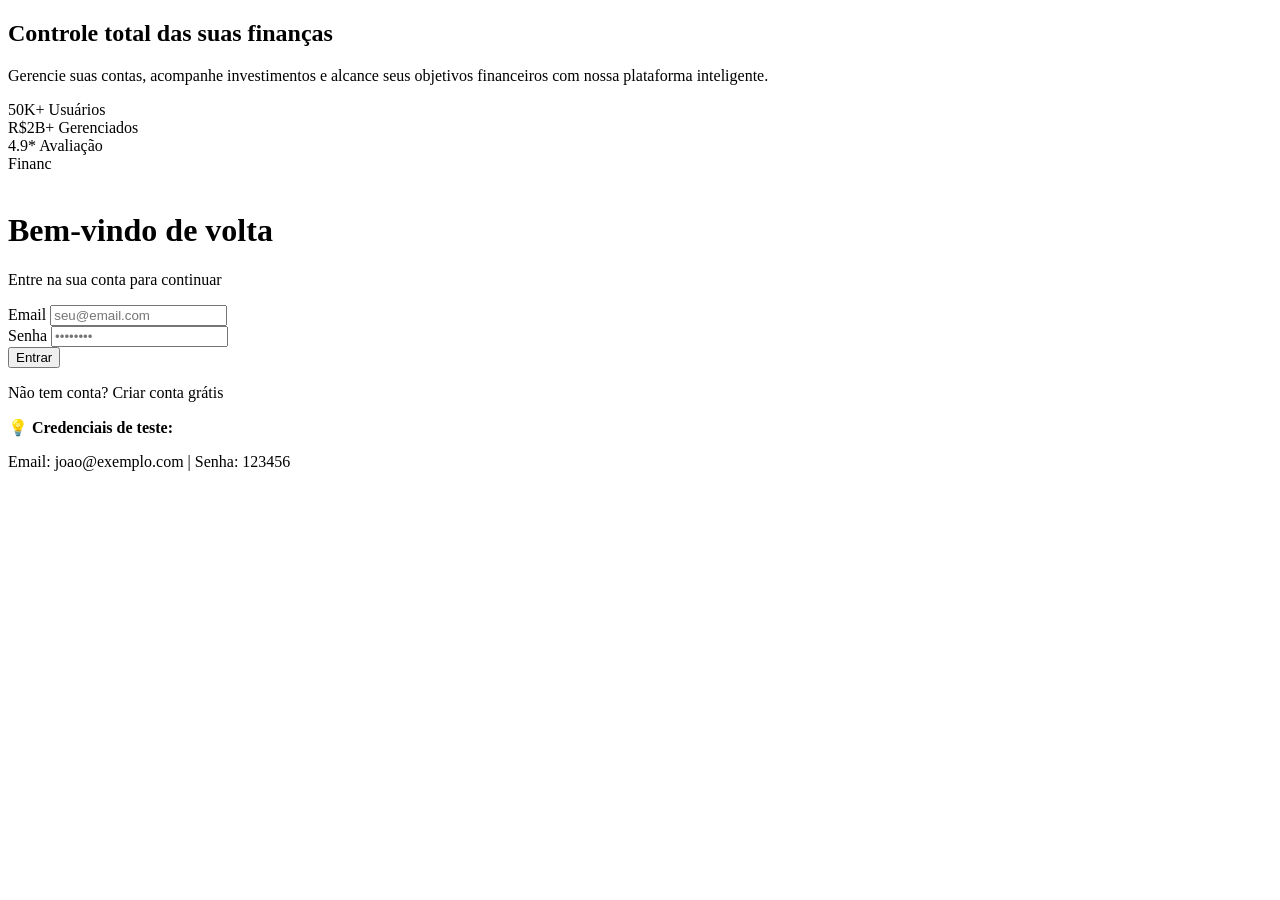
==== index.html @ ba90f256 "subindo projeto" ====
<!DOCTYPE html>
<html lang="pt-br">
<head>
    <meta charset="UTF-8">
    <meta name="viewport" content="width=device-width, initial-scale=1.0">
    <title>Login</title>
    <link rel="preconnect" href="https://fonts.googleapis.com">
    <link rel="preconnect" href="https://fonts.gstatic.com" crossorigin>
    <link href="https://fonts.googleapis.com/css2?family=Inter:ital,opsz,wght@0,14..32,100..900;1,14..32,100..900&display=swap" rel="stylesheet">
    <link rel="shortcut icon" href="favicon/Icon-aba.svg" type="Icon-aba.svg">
    <link rel="stylesheet" href="/Css/style.css">
    
</head>
<body>
<div class="container">
    <!-- LADO ESQUERDO (VISUAL) -->
    <div class="left">
        <div class="info">
            <h2>Controle total das suas finanças</h2>
            <p>
                Gerencie suas contas, acompanhe investimentos e alcance seus objetivos financeiros com nossa plataforma inteligente.
            </p>

            <div class="stats">
                <div>
                    <span class="number">50K+</span>
                    <span>Usuários</span>
                </div>
                <div>
                    <span class="number">R$2B+</span>
                    <span>Gerenciados</span>
                </div>
                <div>
                    <span class="number">4.9*</span>
                    <span>Avaliação</span>
                </div>
            </div>
        </div>
        <div class="brand">Financ</div>
    </div>

    <!-- LADO DIREITO (LOGIN) -->
    <div class="right">
        <div class="login-box">
            <img src="" alt="">
            <h1>Bem-vindo de volta</h1>
            <p class="subtitle">Entre na sua conta para continuar</p>

            <div class="form">
                <div class="input-group">
                    <label>Email</label>
                    <input type="email" placeholder="seu@email.com">
                </div>

                <div class="input-group">
                    <label>Senha</label>
                    <input type="password" placeholder="••••••••">
                </div>

                <button class="btn">Entrar</button>
            </div>

            <p class="register">
                Não tem conta? <span>Criar conta grátis</span>
            </p>

            <div class="test-box">
                <strong>💡 Credenciais de teste:</strong>
                <p>Email: joao@exemplo.com | Senha: 123456</p>
            </div>
        </div>
    </div>

</div>
    
</body>
</html>
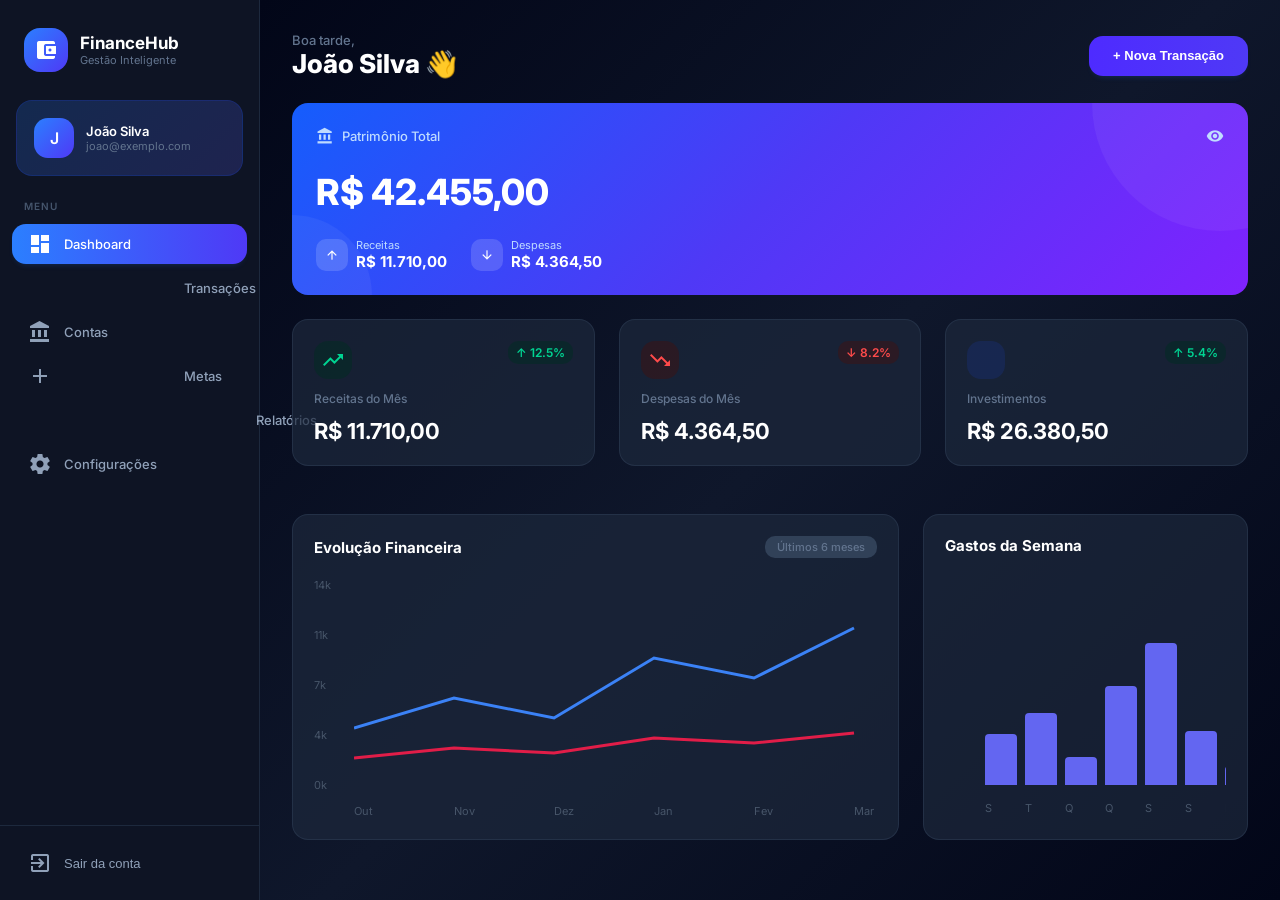
==== commit 2bb5e2cc: "Atualização geral" ====
--- a/index.html
+++ b/index.html
@@ -1,77 +1,79 @@
+
 <!DOCTYPE html>
 <html lang="pt-br">
 <head>
     <meta charset="UTF-8">
     <meta name="viewport" content="width=device-width, initial-scale=1.0">
-    <title>Login</title>
-    <link rel="preconnect" href="https://fonts.googleapis.com">
-    <link rel="preconnect" href="https://fonts.gstatic.com" crossorigin>
-    <link href="https://fonts.googleapis.com/css2?family=Inter:ital,opsz,wght@0,14..32,100..900;1,14..32,100..900&display=swap" rel="stylesheet">
-    <link rel="shortcut icon" href="favicon/Icon-aba.svg" type="Icon-aba.svg">
-    <link rel="stylesheet" href="/Css/style.css">
-    
+    <title>FinanceHub - Dashboard</title>
+    <link rel="stylesheet" href="/css/style.css">
+    <link href="https://fonts.googleapis.com/css2?family=Inter:wght@100..900&display=swap" rel="stylesheet">
+    <link href="https://fonts.googleapis.com/icon?family=Material+Icons" rel="stylesheet">
 </head>
 <body>
-<div class="container">
-    <!-- LADO ESQUERDO (VISUAL) -->
-    <div class="left">
-        <div class="info">
-            <h2>Controle total das suas finanças</h2>
-            <p>
-                Gerencie suas contas, acompanhe investimentos e alcance seus objetivos financeiros com nossa plataforma inteligente.
-            </p>
-
-            <div class="stats">
-                <div>
-                    <span class="number">50K+</span>
-                    <span>Usuários</span>
-                </div>
-                <div>
-                    <span class="number">R$2B+</span>
-                    <span>Gerenciados</span>
-                </div>
-                <div>
-                    <span class="number">4.9*</span>
-                    <span>Avaliação</span>
-                </div>
+    <aside class="sidebar">
+        <!-- Logo -->
+        <div class="sidebar__header"> 
+            <div class="sidebar__logo-icon">
+                <span class="material-icons" style="color: white;">account_balance_wallet</span>
+            </div>
+            <div class="sidebar__logo-text">
+                <h1 class="sidebar__title">FinanceHub</h1>
+                <p class="sidebar__subtitle">Gestão Inteligente</p>
             </div>
         </div>
-        <div class="brand">Financ</div>
-    </div>
 
-    <!-- LADO DIREITO (LOGIN) -->
-    <div class="right">
-        <div class="login-box">
-            <img src="" alt="">
-            <h1>Bem-vindo de volta</h1>
-            <p class="subtitle">Entre na sua conta para continuar</p>
-
-            <div class="form">
-                <div class="input-group">
-                    <label>Email</label>
-                    <input type="email" placeholder="seu@email.com">
-                </div>
-
-                <div class="input-group">
-                    <label>Senha</label>
-                    <input type="password" placeholder="••••••••">
-                </div>
-
-                <button class="btn">Entrar</button>
-            </div>
-
-            <p class="register">
-                Não tem conta? <span>Criar conta grátis</span>
-            </p>
-
-            <div class="test-box">
-                <strong>💡 Credenciais de teste:</strong>
-                <p>Email: joao@exemplo.com | Senha: 123456</p>
+        <!-- User -->
+        <div class="sidebar__user">
+            <div class="user__avatar">J</div>
+            <div class="user__info">
+                <p class="user__name">João Silva</p>
+                <p class="user__email">joao@exemplo.com</p>
             </div>
         </div>
-    </div>
 
-</div>
-    
+        <!-- Navigation -->
+        <nav class="sidebar__nav">
+            <p class="nav__title">Menu</p>
+            <div class="nav__item active" data-page="dashboard">
+                <span class="material-icons">dashboard</span>
+                Dashboard
+            </div>
+            <div class="nav__item" data-page="transacoes">
+                <span class="material-icons">wallet</span>
+                Transações
+            </div>
+            <div class="nav__item" data-page="contas">
+                <span class="material-icons">account_balance</span>
+                Contas
+            </div>
+            <div class="nav__item" data-page="metas">
+                <span class="material-icons">add_task</span>
+                Metas
+            </div>
+            <div class="nav__item" data-page="relatorios">
+                <span class="material-icons">bar_chart</span>
+                Relatórios
+            </div>
+            <div class="nav__item" data-page="configuracoes">
+                <span class="material-icons">settings</span>
+                Configurações
+            </div>
+        </nav>
+
+        <!-- Logout -->
+        <div class="sidebar__footer">
+            <button class="logout__button">
+                <span class="material-icons">exit_to_app</span>
+                Sair da conta
+            </button>
+        </div>
+    </aside>
+
+    <main class="pagina-central">
+        <!-- O conteúdo dinâmico (incluindo o cabeçalho de cada aba) será carregado aqui -->
+        <div id="content-area"></div>
+    </main>
+
+    <script src="/javascript/script.js"></script>
 </body>
-</html>+</html>
--- a/css/style.css
+++ b/css/style.css
@@ -0,0 +1,506 @@
+
+/* 
+   ==========================================================================
+   ESTILOS ORIGINAIS DO USUÁRIO (FinanceHub)
+   ==========================================================================
+*/
+
+* {
+    margin: 0;
+    padding: 0;
+    box-sizing: border-box;
+}
+
+body {
+    font-family: 'Inter', sans-serif;
+    background: #0A0A0A;
+    color: white;
+    display: flex;
+    height: 100vh;
+    overflow: hidden;
+}
+
+.sidebar {
+    width: 260px;
+    height: 100%;
+    background: rgba(15, 23, 43, 0.80);
+    border-right: 1px #1D293D solid;
+    display: flex;
+    flex-direction: column;
+    padding: 0;
+    position: relative;
+}
+
+.sidebar__header {
+    height: 100px;
+    padding-left: 24px;
+    display: flex;
+    align-items: center;
+    gap: 12px;
+}
+
+.sidebar__logo-icon {
+    width: 44px;
+    height: 44px;
+    background: linear-gradient(135deg, #2B7FFF 0%, #4F39F6 100%);
+    border-radius: 16px;
+    padding: 11px;
+    display: flex;
+    justify-content: center;
+    align-items: center;
+}
+
+.sidebar__title {
+    color: white;
+    font-size: 17px;
+    font-weight: 700;
+}
+
+.sidebar__subtitle {
+    color: #62748E;
+    font-size: 11px;
+    font-weight: 400;
+}
+
+.sidebar__user {
+    margin: 0 16px;
+    padding: 17px;
+    background: linear-gradient(135deg, rgba(43, 127, 255, 0.20) 0%, rgba(97, 95, 255, 0.20) 100%);
+    border-radius: 16px;
+    border: 1px rgba(25, 60, 184, 0.30) solid;
+    display: flex;
+    align-items: center;
+    gap: 12px;
+}
+
+.user__avatar {
+    width: 40px;
+    height: 40px;
+    background: linear-gradient(135deg, #2B7FFF 0%, #4F39F6 100%);
+    border-radius: 14px;
+    display: flex;
+    justify-content: center;
+    align-items: center;
+    font-weight: 600;
+}
+
+.user__name {
+    color: white;
+    font-size: 13px;
+    font-weight: 600;
+}
+
+.user__email {
+    color: #62748E;
+    font-size: 11px;
+    font-weight: 400;
+}
+
+.sidebar__nav {
+    flex: 1;
+    padding: 24px 12px;
+    display: flex;
+    flex-direction: column;
+    gap: 4px;
+}
+
+.nav__title {
+    color: #45556C;
+    font-size: 10px;
+    font-weight: 600;
+    text-transform: uppercase;
+    letter-spacing: 1px;
+    margin-bottom: 8px;
+    padding-left: 12px;
+}
+
+.nav__item {
+    height: 40px;
+    padding-left: 16px;
+    border-radius: 14px;
+    display: flex;
+    align-items: center;
+    gap: 12px;
+    color: #90A1B9;
+    font-size: 13px;
+    font-weight: 500;
+    cursor: pointer;
+    transition: all 0.3s;
+}
+
+.nav__item:hover {
+    background: rgba(255, 255, 255, 0.05);
+    color: white;
+}
+
+.nav__item.active {
+    background: linear-gradient(90deg, #2B7FFF 0%, #4F39F6 100%);
+    color: white;
+    box-shadow: 0px 4px 6px -4px rgba(43, 127, 255, 0.25);
+}
+
+.sidebar__footer {
+    padding: 17px 12px;
+    border-top: 1px #1D293D solid;
+}
+
+.logout__button {
+    width: 100%;
+    height: 40px;
+    background: transparent;
+    border: none;
+    border-radius: 14px;
+    display: flex;
+    align-items: center;
+    gap: 12px;
+    color: #90A1B9;
+    font-size: 13px;
+    font-weight: 500;
+    cursor: pointer;
+    padding-left: 16px;
+}
+
+.logout__button:hover {
+    transition: 0.5s;
+    color: #FF4B4B;
+}
+
+.pagina-central {
+    flex: 1;
+    padding: 32px;
+    background: linear-gradient(135deg, #020618 0%, #0F172B 50%, #020618 100%);
+    overflow-y: auto;
+}
+
+.menu-superior {
+    display: flex;
+    justify-content: space-between;
+    align-items: center;
+    margin-bottom: 24px;
+}
+
+.texto-superior p {
+    color: #62748E;
+    font-size: 13px;
+    font-weight: 500;
+}
+
+.texto-superior h1 {
+    color: white;
+    font-size: 26px;
+    font-weight: 800;
+}
+
+.botão-transação {
+    height: 40px;
+    padding: 0 24px;
+    background: linear-gradient(90deg, #4e2bff 0%, #4F39F6 100%);
+    border: none;
+    border-radius: 14px;
+    color: white;
+    font-size: 13px;
+    font-weight: 600;
+    cursor: pointer;
+    box-shadow: 0px 4px 6px -4px rgba(43, 127, 255, 0.25);
+}
+
+.botão-transação:hover{   
+    background: linear-gradient(90deg, #23d258 0%, #21c748 100%);
+}
+
+.principal {
+    display: flex;
+    flex-direction: column;
+    gap: 24px;
+}
+
+/* Dashboard Card */
+.card-patrimonio {
+    width: 100%;
+    height: 192px;
+    background: linear-gradient(135deg, #155DFC 0%, #4F39F6 50%, #7F22FE 100%);
+    border-radius: 16px;
+    padding: 24px;
+    position: relative;
+    overflow: hidden;
+    display: flex;
+    flex-direction: column;
+    justify-content: space-between;
+}
+
+.card-patrimonio::before {
+    content: '';
+    position: absolute;
+    width: 256px;
+    height: 256px;
+    right: -100px;
+    top: -128px;
+    background: rgba(255, 255, 255, 0.05);
+    border-radius: 50%;
+}
+
+.card-patrimonio::after {
+    content: '';
+    position: absolute;
+    width: 160px;
+    height: 160px;
+    left: -80px;
+    bottom: -80px;
+    background: rgba(255, 255, 255, 0.05);
+    border-radius: 50%;
+}
+
+.patrimonio-header {
+    display: flex;
+    justify-content: space-between;
+    align-items: center;
+    color: #BEDBFF;
+    font-size: 13px;
+    font-weight: 500;
+}
+
+.patrimonio-valor {
+    font-size: 36px;
+    font-weight: 800;
+    color: white;
+}
+
+.patrimonio-stats {
+    display: flex;
+    gap: 24px;
+}
+
+.stat-item {
+    display: flex;
+    align-items: center;
+    gap: 8px;
+}
+
+.stat-icon {
+    width: 32px;
+    height: 32px;
+    background: rgba(255, 255, 255, 0.15);
+    border-radius: 10px;
+    display: flex;
+    justify-content: center;
+    align-items: center;
+}
+
+.stat-info p {
+    font-size: 11px;
+    color: #BEDBFF;
+}
+
+.stat-info h2 {
+    font-size: 15px;
+    font-weight: 700;
+    color: white;
+}
+
+/* Grid de Cards Secundários */
+.grid-cards {
+    display: grid;
+    grid-template-columns: repeat(auto-fit, minmax(250px, 1fr));
+    gap: 24px;
+    width: 100%;
+}
+
+.card-secundario {
+    background: rgba(29, 41, 61, 0.70);
+    border-radius: 16px;
+    border: 1px rgba(49, 65, 88, 0.50) solid;
+    padding: 21px;
+    display: flex;
+    flex-direction: column;
+    gap: 12px;
+    position: relative;
+}
+
+.card-secundario__header {
+    display: flex;
+    justify-content: space-between;
+    align-items: flex-start;
+}
+
+.card-secundario__icon {
+    width: 38px;
+    height: 38px;
+    border-radius: 14px;
+    display: flex;
+    justify-content: center;
+    align-items: center;
+}
+
+.icon-receita { background: rgba(0, 44, 34, 0.50); color: #00D492; }
+.icon-despesa { background: rgba(63, 18, 18, 0.50); color: #FF4B4B; }
+.icon-investimento { background: rgba(25, 60, 184, 0.20); color: #2B7FFF; }
+
+.card-secundario__badge {
+    padding: 4px 8px;
+    border-radius: 10px;
+    font-size: 12px;
+    font-weight: 600;
+}
+
+.badge-positivo { background: rgba(0, 44, 34, 0.50); color: #00D492; }
+.badge-negativo { background: rgba(63, 18, 18, 0.50); color: #FF4B4B; }
+
+.card-secundario__label {
+    color: #62748E;
+    font-size: 12px;
+    font-weight: 500;
+}
+
+.card-secundario__valor {
+    color: white;
+    font-size: 22px;
+    font-weight: 700;
+}
+
+/* Seção de Gráficos em Linha */
+.secao-graficos {
+    display: flex;
+    flex-direction: row;
+    gap: 24px;
+    width: 100%;
+    margin-top: 24px;
+}
+
+.card-grafico {
+    background: rgba(29, 41, 61, 0.70);
+    border-radius: 16px;
+    border: 1px rgba(49, 65, 88, 0.50) solid;
+    padding: 21px;
+    display: flex;
+    flex-direction: column;
+    gap: 20px;
+}
+
+.card-grafico--grande {
+    flex: 2;
+    min-height: 326px;
+}
+
+.card-grafico--pequeno {
+    flex: 1;
+    min-height: 326px;
+}
+
+.card-grafico__header {
+    display: flex;
+    justify-content: space-between;
+    align-items: center;
+}
+
+.card-grafico__title {
+    color: white;
+    font-size: 15px;
+    font-weight: 700;
+}
+
+.card-grafico__periodo {
+    background: #314158;
+    border-radius: 10px;
+    padding: 4px 12px;
+    color: #62748E;
+    font-size: 11px;
+    font-weight: 500;
+}
+
+.grafico-container {
+    width: 100%;
+    height: 240px;
+    position: relative;
+    overflow: hidden;
+}
+
+.eixo-texto {
+    color: #475569;
+    font-size: 11px;
+    position: absolute;
+}
+
+.barra-grafico {
+    background: #6366F1;
+    position: absolute;
+    bottom: 30px;
+    width: 32px;
+    border-radius: 4px 4px 0 0;
+}
+
+/* 
+   ==========================================================================
+   ESTILOS PARA A PÁGINA DE TRANSAÇÕES (Adicionados)
+   ==========================================================================
+*/
+
+.transacoes-container {
+    display: flex;
+    flex-direction: column;
+    gap: 24px;
+    animation: fadeIn 0.3s ease;
+}
+
+@keyframes fadeIn {
+    from { opacity: 0; transform: translateY(10px); }
+    to { opacity: 1; transform: translateY(0); }
+}
+
+.transacoes-header {
+    display: flex;
+    justify-content: space-between;
+    align-items: center;
+}
+
+.transacoes-actions {
+    display: flex;
+    gap: 12px;
+}
+
+.btn-exportar {
+    height: 40px;
+    padding: 0 20px;
+    background: #1D293D;
+    border: 1px solid #314158;
+    border-radius: 14px;
+    color: #CAD5E2;
+    font-size: 13px;
+    font-weight: 500;
+    cursor: pointer;
+}
+
+.tabela-container {
+    background: rgba(29, 41, 61, 0.70);
+    border-radius: 16px;
+    border: 1px rgba(49, 65, 88, 0.50) solid;
+    overflow: hidden;
+}
+
+.tabela-header {
+    display: grid;
+    grid-template-columns: 2fr 1fr 1fr 1fr;
+    padding: 16px 24px;
+    background: rgba(255, 255, 255, 0.02);
+    border-bottom: 1px solid rgba(49, 65, 88, 0.50);
+    color: #62748E;
+    font-size: 11px;
+    font-weight: 600;
+    letter-spacing: 1px;
+}
+
+.tabela-row {
+    display: grid;
+    grid-template-columns: 2fr 1fr 1fr 1fr;
+    padding: 20px 24px;
+    border-bottom: 1px solid rgba(49, 65, 88, 0.50);
+    font-size: 13px;
+    color: white;
+    transition: background 0.2s;
+}
+
+.tabela-row:hover {
+    background: rgba(255, 255, 255, 0.03);
+}
+
+.valor-positivo { color: #00D492; font-weight: 600; }
+.valor-negativo { color: #FF4B4B; font-weight: 600; }
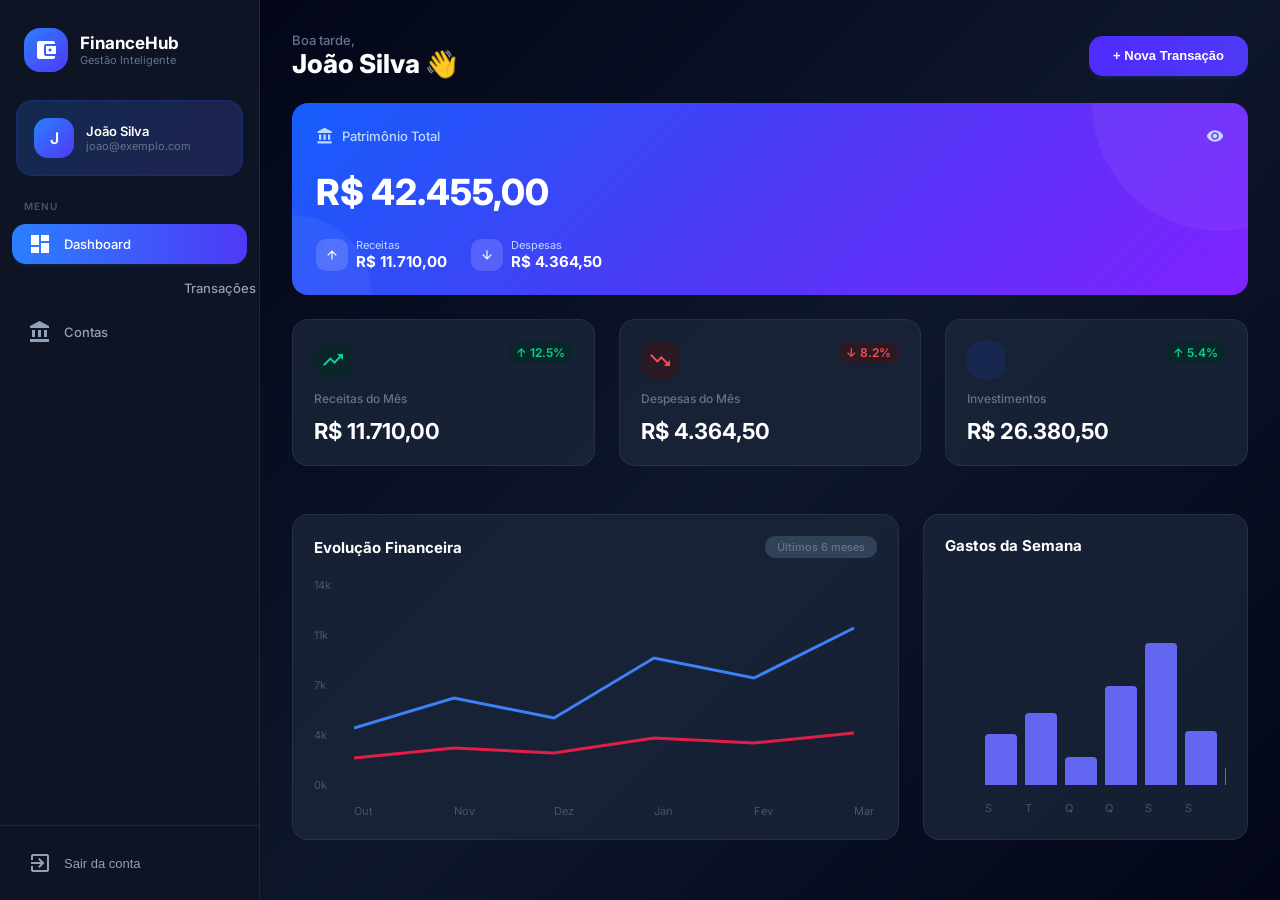
==== commit ae6560bb: "Atualização do menu de navegação" ====
--- a/index.html
+++ b/index.html
@@ -5,7 +5,7 @@
     <meta charset="UTF-8">
     <meta name="viewport" content="width=device-width, initial-scale=1.0">
     <title>FinanceHub - Dashboard</title>
-    <link rel="stylesheet" href="/css/style.css">
+    <link rel="stylesheet" href="/src/css/style.css">
     <link href="https://fonts.googleapis.com/css2?family=Inter:wght@100..900&display=swap" rel="stylesheet">
     <link href="https://fonts.googleapis.com/icon?family=Material+Icons" rel="stylesheet">
 </head>
@@ -46,18 +46,6 @@
                 <span class="material-icons">account_balance</span>
                 Contas
             </div>
-            <div class="nav__item" data-page="metas">
-                <span class="material-icons">add_task</span>
-                Metas
-            </div>
-            <div class="nav__item" data-page="relatorios">
-                <span class="material-icons">bar_chart</span>
-                Relatórios
-            </div>
-            <div class="nav__item" data-page="configuracoes">
-                <span class="material-icons">settings</span>
-                Configurações
-            </div>
         </nav>
 
         <!-- Logout -->
@@ -74,6 +62,6 @@
         <div id="content-area"></div>
     </main>
 
-    <script src="/javascript/script.js"></script>
+    <script src="/src/js/script.js"></script>
 </body>
 </html>
--- a/src/css/style.css
+++ b/src/css/style.css
@@ -0,0 +1,764 @@
+
+/* 
+   ==========================================================================
+   ESTILOS ORIGINAIS DO USUÁRIO (FinanceHub)
+   ==========================================================================
+*/
+
+* {
+    margin: 0;
+    padding: 0;
+    box-sizing: border-box;
+}
+
+body {
+    font-family: 'Inter', sans-serif;
+    background: #0A0A0A;
+    color: white;
+    display: flex;
+    height: 100vh;
+    overflow: hidden;
+}
+
+.sidebar {
+    width: 260px;
+    height: 100%;
+    background: rgba(15, 23, 43, 0.80);
+    border-right: 1px #1D293D solid;
+    display: flex;
+    flex-direction: column;
+    padding: 0;
+    position: relative;
+}
+
+.sidebar__header {
+    height: 100px;
+    padding-left: 24px;
+    display: flex;
+    align-items: center;
+    gap: 12px;
+}
+
+.sidebar__logo-icon {
+    width: 44px;
+    height: 44px;
+    background: linear-gradient(135deg, #2B7FFF 0%, #4F39F6 100%);
+    border-radius: 16px;
+    padding: 11px;
+    display: flex;
+    justify-content: center;
+    align-items: center;
+}
+
+.sidebar__title {
+    color: white;
+    font-size: 17px;
+    font-weight: 700;
+}
+
+.sidebar__subtitle {
+    color: #62748E;
+    font-size: 11px;
+    font-weight: 400;
+}
+
+.sidebar__user {
+    margin: 0 16px;
+    padding: 17px;
+    background: linear-gradient(135deg, rgba(43, 127, 255, 0.20) 0%, rgba(97, 95, 255, 0.20) 100%);
+    border-radius: 16px;
+    border: 1px rgba(25, 60, 184, 0.30) solid;
+    display: flex;
+    align-items: center;
+    gap: 12px;
+}
+
+.user__avatar {
+    width: 40px;
+    height: 40px;
+    background: linear-gradient(135deg, #2B7FFF 0%, #4F39F6 100%);
+    border-radius: 14px;
+    display: flex;
+    justify-content: center;
+    align-items: center;
+    font-weight: 600;
+}
+
+.user__name {
+    color: white;
+    font-size: 13px;
+    font-weight: 600;
+}
+
+.user__email {
+    color: #62748E;
+    font-size: 11px;
+    font-weight: 400;
+}
+
+.sidebar__nav {
+    flex: 1;
+    padding: 24px 12px;
+    display: flex;
+    flex-direction: column;
+    gap: 4px;
+}
+
+.nav__title {
+    color: #45556C;
+    font-size: 10px;
+    font-weight: 600;
+    text-transform: uppercase;
+    letter-spacing: 1px;
+    margin-bottom: 8px;
+    padding-left: 12px;
+}
+
+.nav__item {
+    height: 40px;
+    padding-left: 16px;
+    border-radius: 14px;
+    display: flex;
+    align-items: center;
+    gap: 12px;
+    color: #90A1B9;
+    font-size: 13px;
+    font-weight: 500;
+    cursor: pointer;
+    transition: all 0.3s;
+}
+
+.nav__item:hover {
+    background: rgba(255, 255, 255, 0.05);
+    color: white;
+}
+
+.nav__item.active {
+    background: linear-gradient(90deg, #2B7FFF 0%, #4F39F6 100%);
+    color: white;
+    box-shadow: 0px 4px 6px -4px rgba(43, 127, 255, 0.25);
+}
+
+.sidebar__footer {
+    padding: 17px 12px;
+    border-top: 1px #1D293D solid;
+}
+
+.logout__button {
+    width: 100%;
+    height: 40px;
+    background: transparent;
+    border: none;
+    border-radius: 14px;
+    display: flex;
+    align-items: center;
+    gap: 12px;
+    color: #90A1B9;
+    font-size: 13px;
+    font-weight: 500;
+    cursor: pointer;
+    padding-left: 16px;
+}
+
+.logout__button:hover {
+    transition: 0.3s;
+    color: #FF4B4B;
+}
+
+.pagina-central {
+    flex: 1;
+    padding: 32px;
+    background: linear-gradient(135deg, #020618 0%, #0F172B 50%, #020618 100%);
+    overflow-y: auto;
+}
+
+.menu-superior {
+    display: flex;
+    justify-content: space-between;
+    align-items: center;
+    margin-bottom: 24px;
+}
+
+.texto-superior p {
+    color: #62748E;
+    font-size: 13px;
+    font-weight: 500;
+}
+
+.texto-superior h1 {
+    color: white;
+    font-size: 26px;
+    font-weight: 800;
+}
+
+.botão-transação {
+    height: 40px;
+    padding: 0 24px;
+    background: linear-gradient(90deg, #4e2bff 0%, #4F39F6 100%);
+    border: none;
+    border-radius: 14px;
+    color: white;
+    font-size: 13px;
+    font-weight: 600;
+    cursor: pointer;
+    box-shadow: 0px 4px 6px -4px rgba(43, 127, 255, 0.25);
+}
+
+.botão-transação:hover{   
+    background: linear-gradient(90deg, #23d258 0%, #21c748 100%);
+}
+
+.principal {
+    display: flex;
+    flex-direction: column;
+    gap: 24px;
+}
+
+/* Dashboard Card */
+.card-patrimonio {
+    width: 100%;
+    height: 192px;
+    background: linear-gradient(135deg, #155DFC 0%, #4F39F6 50%, #7F22FE 100%);
+    border-radius: 16px;
+    padding: 24px;
+    position: relative;
+    overflow: hidden;
+    display: flex;
+    flex-direction: column;
+    justify-content: space-between;
+}
+
+.card-patrimonio::before {
+    content: '';
+    position: absolute;
+    width: 256px;
+    height: 256px;
+    right: -100px;
+    top: -128px;
+    background: rgba(255, 255, 255, 0.05);
+    border-radius: 50%;
+}
+
+.card-patrimonio::after {
+    content: '';
+    position: absolute;
+    width: 160px;
+    height: 160px;
+    left: -80px;
+    bottom: -80px;
+    background: rgba(255, 255, 255, 0.05);
+    border-radius: 50%;
+}
+
+.patrimonio-header {
+    display: flex;
+    justify-content: space-between;
+    align-items: center;
+    color: #BEDBFF;
+    font-size: 13px;
+    font-weight: 500;
+}
+
+.patrimonio-valor {
+    font-size: 36px;
+    font-weight: 800;
+    color: white;
+}
+
+.patrimonio-stats {
+    display: flex;
+    gap: 24px;
+}
+
+.stat-item {
+    display: flex;
+    align-items: center;
+    gap: 8px;
+}
+
+.stat-icon {
+    width: 32px;
+    height: 32px;
+    background: rgba(255, 255, 255, 0.15);
+    border-radius: 10px;
+    display: flex;
+    justify-content: center;
+    align-items: center;
+}
+
+.stat-info p {
+    font-size: 11px;
+    color: #BEDBFF;
+}
+
+.stat-info h2 {
+    font-size: 15px;
+    font-weight: 700;
+    color: white;
+}
+
+/* Grid de Cards Secundários */
+.grid-cards {
+    display: grid;
+    grid-template-columns: repeat(auto-fit, minmax(250px, 1fr));
+    gap: 24px;
+    width: 100%;
+}
+
+.card-secundario {
+    background: rgba(29, 41, 61, 0.70);
+    border-radius: 16px;
+    border: 1px rgba(49, 65, 88, 0.50) solid;
+    padding: 21px;
+    display: flex;
+    flex-direction: column;
+    gap: 12px;
+    position: relative;
+}
+
+.card-secundario__header {
+    display: flex;
+    justify-content: space-between;
+    align-items: flex-start;
+}
+
+.card-secundario__icon {
+    width: 38px;
+    height: 38px;
+    border-radius: 14px;
+    display: flex;
+    justify-content: center;
+    align-items: center;
+}
+
+.icon-receita { background: rgba(0, 44, 34, 0.50); color: #00D492; }
+.icon-despesa { background: rgba(63, 18, 18, 0.50); color: #FF4B4B; }
+.icon-investimento { background: rgba(25, 60, 184, 0.20); color: #2B7FFF; }
+
+.card-secundario__badge {
+    padding: 4px 8px;
+    border-radius: 10px;
+    font-size: 12px;
+    font-weight: 600;
+}
+
+.badge-positivo { background: rgba(0, 44, 34, 0.50); color: #00D492; }
+.badge-negativo { background: rgba(63, 18, 18, 0.50); color: #FF4B4B; }
+
+.card-secundario__label {
+    color: #62748E;
+    font-size: 12px;
+    font-weight: 500;
+}
+
+.card-secundario__valor {
+    color: white;
+    font-size: 22px;
+    font-weight: 700;
+}
+
+/* Seção de Gráficos em Linha */
+.secao-graficos {
+    display: flex;
+    flex-direction: row;
+    gap: 24px;
+    width: 100%;
+    margin-top: 24px;
+}
+
+.card-grafico {
+    background: rgba(29, 41, 61, 0.70);
+    border-radius: 16px;
+    border: 1px rgba(49, 65, 88, 0.50) solid;
+    padding: 21px;
+    display: flex;
+    flex-direction: column;
+    gap: 20px;
+}
+
+.card-grafico--grande {
+    flex: 2;
+    min-height: 326px;
+}
+
+.card-grafico--pequeno {
+    flex: 1;
+    min-height: 326px;
+}
+
+.card-grafico__header {
+    display: flex;
+    justify-content: space-between;
+    align-items: center;
+}
+
+.card-grafico__title {
+    color: white;
+    font-size: 15px;
+    font-weight: 700;
+}
+
+.card-grafico__periodo {
+    background: #314158;
+    border-radius: 10px;
+    padding: 4px 12px;
+    color: #62748E;
+    font-size: 11px;
+    font-weight: 500;
+}
+
+.grafico-container {
+    width: 100%;
+    height: 240px;
+    position: relative;
+    overflow: hidden;
+}
+
+.eixo-texto {
+    color: #475569;
+    font-size: 11px;
+    position: absolute;
+}
+
+.barra-grafico {
+    background: #6366F1;
+    position: absolute;
+    bottom: 30px;
+    width: 32px;
+    border-radius: 4px 4px 0 0;
+}
+
+/* 
+   ==========================================================================
+   ESTILOS PARA A PÁGINA DE TRANSAÇÕES (Adicionados)
+   ==========================================================================
+*/
+
+.transacoes-container {
+    display: flex;
+    flex-direction: column;
+    gap: 24px;
+    animation: fadeIn 0.3s ease;
+}
+
+@keyframes fadeIn {
+    from { opacity: 0; transform: translateY(10px); }
+    to { opacity: 1; transform: translateY(0); }
+}
+
+.transacoes-header {
+    display: flex;
+    justify-content: space-between;
+    align-items: center;
+}
+
+.transacoes-actions {
+    display: flex;
+    gap: 12px;
+}
+
+.btn-exportar {
+    height: 40px;
+    padding: 0 20px;
+    background: #1D293D;
+    border: 1px solid #314158;
+    border-radius: 14px;
+    color: #CAD5E2;
+    font-size: 13px;
+    font-weight: 500;
+    cursor: pointer;
+}
+
+.tabela-container {
+    background: rgba(29, 41, 61, 0.70);
+    border-radius: 16px;
+    border: 1px rgba(49, 65, 88, 0.50) solid;
+    overflow: hidden;
+}
+
+.tabela-header {
+    display: grid;
+    grid-template-columns: 2fr 1fr 1fr 1fr;
+    padding: 16px 24px;
+    background: rgba(255, 255, 255, 0.02);
+    border-bottom: 1px solid rgba(49, 65, 88, 0.50);
+    color: #62748E;
+    font-size: 11px;
+    font-weight: 600;
+    letter-spacing: 1px;
+}
+
+.tabela-row {
+    display: grid;
+    grid-template-columns: 2fr 1fr 1fr 1fr;
+    padding: 20px 24px;
+    border-bottom: 1px solid rgba(49, 65, 88, 0.50);
+    font-size: 13px;
+    color: white;
+    transition: background 0.2s;
+}
+
+.tabela-row:hover {
+    background: rgba(255, 255, 255, 0.03);
+}
+
+.valor-positivo { color: #00D492; font-weight: 600; }
+.valor-negativo { color: #FF4B4B; font-weight: 600; }
+
+/* --- ESTILOS DO MODAL --- */
+
+/* Fundo escurecido e embaçado */
+.modal-overlay {
+    position: fixed;
+    top: 0;
+    left: 0;
+    width: 100%;
+    height: 100%;
+    background: rgba(0, 0, 0, 0.7); /* Fundo escuro */
+    backdrop-filter: blur(10px);    /* Efeito de desfoque (Glassmorphism) */
+    display: none;                  /* Escondido por padrão */
+    justify-content: center;
+    align-items: center;
+    z-index: 9999;                  /* Sempre por cima de tudo */
+    padding: 20px;
+}
+
+/* Quando o modal estiver aberto */
+.modal-overlay.active {
+    display: flex !important;
+}
+
+
+/* Container da Janela Centralizada */
+.modal-container {
+    background: #1D293D;
+    width: 100%;
+    max-width: 450px;
+    padding: 32px;
+    border-radius: 20px;
+    box-shadow: 0px 25px 50px -12px rgba(0, 0, 0, 0.5);
+    animation: modalScale 0.2s ease-out;
+}
+
+@keyframes modalScale {
+    from { opacity: 0; transform: scale(0.9); }
+    to { opacity: 1; transform: scale(1); }
+}
+
+.modal-header {
+    display: flex;
+    justify-content: space-between;
+    align-items: center;
+    margin-bottom: 28px;
+}
+
+.modal-header h2 {
+    font-size: 20px;
+    font-weight: 700;
+    color: white;
+}
+
+.close-button {
+    background: transparent;
+    border: none;
+    color: #90A1B9;
+    cursor: pointer;
+    transition: 0.2s;
+}
+
+.close-button:hover {
+    color: white;
+    transform: rotate(90deg);
+}
+
+/* Botões de Tipo (Receita / Despesa) */
+.transaction-type {
+    display: flex;
+    gap: 12px;
+    margin-bottom: 24px;
+}
+
+.type-btn {
+    flex: 1;
+    padding: 12px;
+    border-radius: 12px;
+    border: 2px solid #314158;
+    background: transparent;
+    color: #62748E;
+    display: flex;
+    align-items: center;
+    justify-content: center;
+    gap: 8px;
+    cursor: pointer;
+    font-weight: 600;
+    transition: 0.3s;
+}
+
+/* Estilo Ativo - Receita */
+.type-btn.active[data-type="receita"] {
+    border-color: #00D492;
+    color: #00D492;
+    background: rgba(0, 212, 146, 0.1);
+}
+
+/* Estilo Ativo - Despesa */
+.type-btn.active[data-type="despesa"] {
+    border-color: #FF4D4D;
+    color: #FF4D4D;
+    background: rgba(255, 77, 77, 0.1);
+}
+
+/* Inputs do Formulário */
+.input-group {
+    margin-bottom: 20px;
+}
+
+.input-group label {
+    display: block;
+    font-size: 13px;
+    color: #90A1B9;
+    margin-bottom: 8px;
+    font-weight: 600;
+}
+
+.input-group input, .input-group select {
+    width: 100%;
+    padding: 14px 18px;
+    background: #314158;
+    border: 1px solid #45556C;
+    border-radius: 14px;
+    color: white;
+    font-size: 14px;
+    outline: none;
+    transition: 0.2s;
+}
+
+.input-group input:focus {
+    border-color: #2B7FFF;
+}
+
+/* Botão de Enviar */
+.btn-transacao {
+    width: 100%;
+    padding: 16px;
+    margin-top: 10px;
+    background: linear-gradient(90deg, #2B7FFF 0%, #4F39F6 100%);
+    border: none;
+    border-radius: 14px;
+    color: white;
+    font-weight: 700;
+    font-size: 15px;
+    cursor: pointer;
+    box-shadow: 0px 4px 15px rgba(43, 127, 255, 0.3);
+    transition: 0.3s;
+}
+
+.btn-transacao:hover {
+    transform: translateY(-2px);
+    box-shadow: 0px 6px 20px rgba(43, 127, 255, 0.4);
+}
+
+/* =========================
+   CONTAINER PRINCIPAL
+========================= */
+.contas-container {
+    display: flex;
+    flex-direction: column;
+    gap: 24px;
+    animation: fadeIn 0.3s ease;
+}
+
+/* =========================
+   HEADER
+========================= */
+.contas-header {
+    display: flex;
+    justify-content: space-between;
+    align-items: center;
+}
+
+.contas-actions {
+    display: flex;
+    gap: 12px;
+}
+
+/* =========================
+   CARD PATRIMÔNIO
+========================= */
+.card-patrimonio--contas {
+    height: auto;
+    padding: 32px;
+    background: linear-gradient(
+        135deg,
+        #155DFC 0%,
+        #4F39F6 50%,
+        #7F22FE 100%
+    );
+}
+
+.patrimonio-footer p {
+    margin-top: 16px;
+    font-size: 12px;
+    color: #BEDBFF;
+}
+
+/* =========================
+   ÍCONES DAS CONTAS
+========================= */
+.icon-corrente {
+    background: rgba(59, 130, 246, 0.1);
+    color: #3B82F6;
+}
+
+.icon-poupanca {
+    background: rgba(16, 185, 129, 0.1);
+    color: #10B981;
+}
+
+.icon-invest {
+    background: rgba(139, 92, 246, 0.1);
+    color: #8B5CF6;
+}
+
+/* =========================
+   FOOTER DOS CARDS
+========================= */
+.card-footer-info {
+    display: flex;
+    justify-content: space-between;
+    align-items: center;
+
+    margin-top: 12px;
+    padding-top: 12px;
+    border-top: 1px solid rgba(255, 255, 255, 0.1);
+}
+
+.footer-label {
+    display: flex;
+    align-items: center;
+    gap: 6px;
+
+    font-size: 11px;
+    color: #62748E;
+}
+
+/* =========================
+   STATUS DOTS
+========================= */
+.status-dot {
+    width: 8px;
+    height: 8px;
+    border-radius: 50%;
+}
+
+.dot-blue {
+    background: #3B82F6;
+}
+
+.dot-green {
+    background: #10B981;
+}
+
+.dot-purple {
+    background: #8B5CF6;
+}
